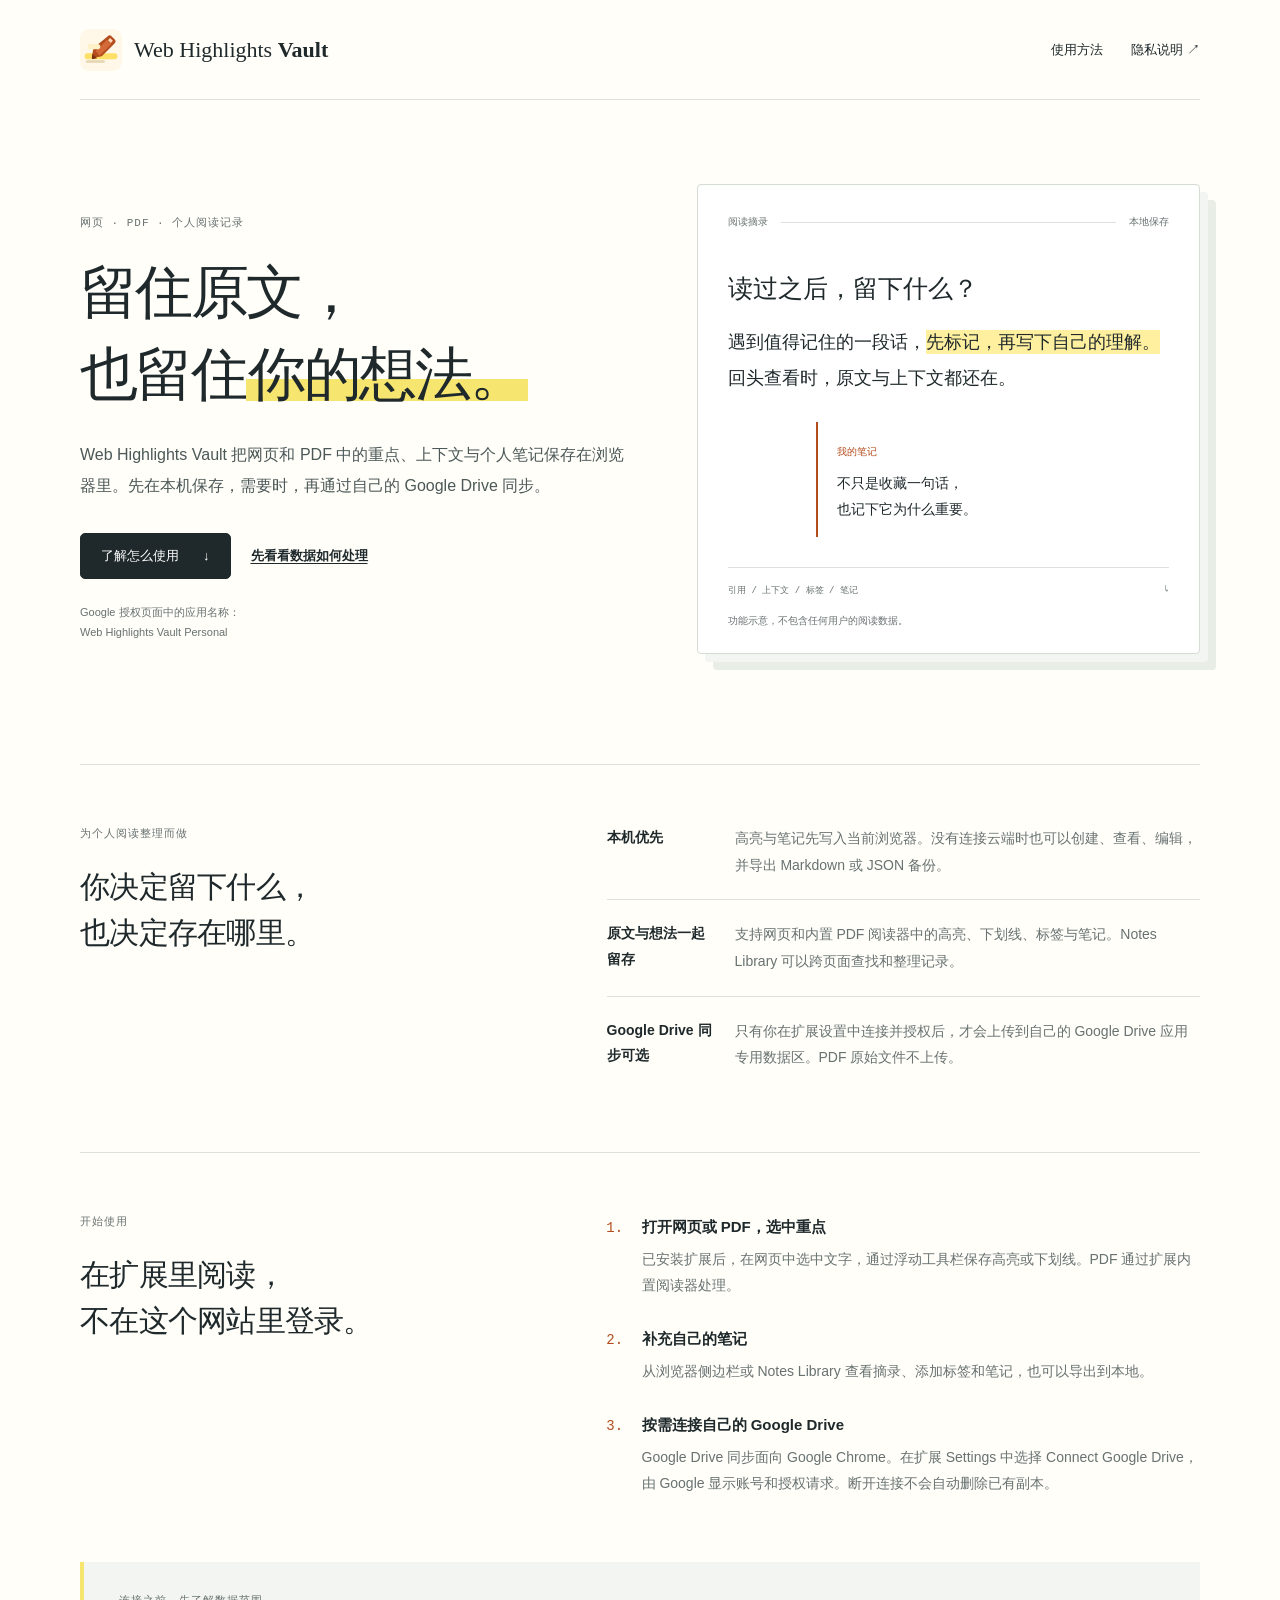
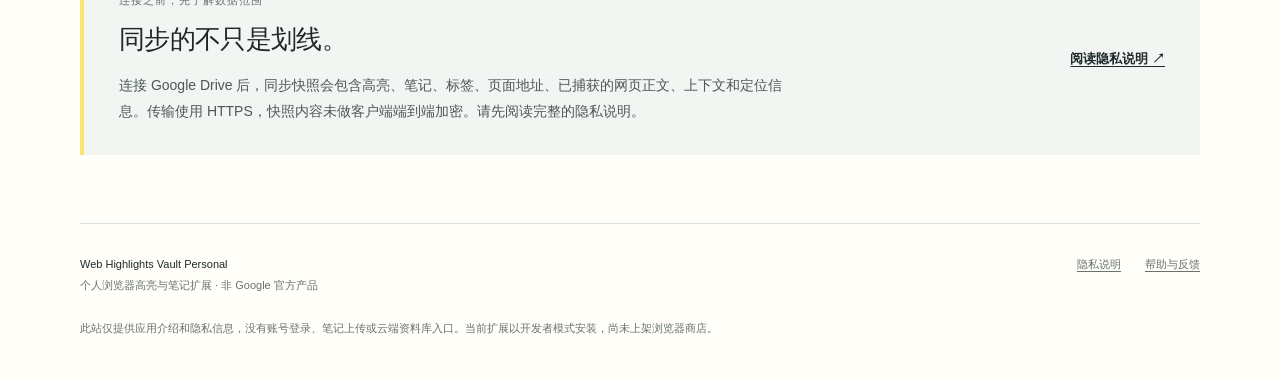
==== index.html @ 4556e76c "Publish application overview and privacy policy" ====
<!doctype html>
<html lang="zh-CN">
  <head>
    <meta charset="utf-8">
    <meta name="viewport" content="width=device-width, initial-scale=1">
    <meta name="description" content="Web Highlights Vault 是一个本地优先的浏览器高亮与笔记扩展。保存网页和 PDF 摘录，并可选择通过自己的 Google Drive 同步。">
    <meta name="referrer" content="no-referrer">
    <meta http-equiv="Content-Security-Policy" content="default-src 'none'; img-src 'self'; style-src 'self'; base-uri 'none'; form-action 'none'">
    <link rel="canonical" href="https://cheney-chenen.github.io/web-highlights-vault-info/">
    <link rel="icon" href="icon.svg" type="image/svg+xml">
    <link rel="stylesheet" href="styles.css">
    <title>Web Highlights Vault Personal — 网页高亮与个人笔记</title>
  </head>
  <body>
    <a class="skip-link" href="#content">跳至正文</a>
    <header class="site-header wrap">
      <a class="brand" href="index.html" aria-label="Web Highlights Vault 首页">
        <img src="icon.svg" alt="" width="42" height="42">
        <span>Web Highlights <strong>Vault</strong></span>
      </a>
      <nav aria-label="主导航">
        <a href="#usage">使用方法</a>
        <a href="privacy.html">隐私说明 <span aria-hidden="true">↗</span></a>
      </nav>
    </header>

    <main id="content">
      <section class="hero wrap" aria-labelledby="hero-title">
        <div class="hero-copy">
          <p class="eyebrow">网页 · PDF · 个人阅读记录</p>
          <h1 id="hero-title">留住原文，<br>也留住<span class="marker">你的想法。</span></h1>
          <p class="lead">Web Highlights Vault 把网页和 PDF 中的重点、上下文与个人笔记保存在浏览器里。先在本机保存，需要时，再通过自己的 Google Drive 同步。</p>
          <div class="hero-actions">
            <a class="button" href="#usage">了解怎么使用 <span aria-hidden="true">↓</span></a>
            <a class="text-link" href="privacy.html">先看看数据如何处理</a>
          </div>
          <p class="fine-print">Google 授权页面中的应用名称：<br><strong>Web Highlights Vault Personal</strong></p>
        </div>
        <figure class="reading-sheet" aria-labelledby="demo-caption">
          <div class="sheet-heading"><span>阅读摘录</span><span class="sheet-rule" aria-hidden="true"></span><span>本地保存</span></div>
          <p class="demo-title">读过之后，留下什么？</p>
          <p class="demo-paragraph">遇到值得记住的一段话，<mark>先标记，再写下自己的理解。</mark> 回头查看时，原文与上下文都还在。</p>
          <aside class="margin-note" aria-label="笔记示意">
            <span class="note-label">我的笔记</span>
            <p>不只是收藏一句话，<br>也记下它为什么重要。</p>
          </aside>
          <div class="sheet-bottom"><span>引用 / 上下文 / 标签 / 笔记</span><span aria-hidden="true">↳</span></div>
          <figcaption id="demo-caption">功能示意，不包含任何用户的阅读数据。</figcaption>
        </figure>
      </section>

      <section class="principles wrap" aria-labelledby="principles-title">
        <div class="section-intro">
          <p class="eyebrow">为个人阅读整理而做</p>
          <h2 id="principles-title">你决定留下什么，<br>也决定存在哪里。</h2>
        </div>
        <dl class="feature-list">
          <div><dt>本机优先</dt><dd>高亮与笔记先写入当前浏览器。没有连接云端时也可以创建、查看、编辑，并导出 Markdown 或 JSON 备份。</dd></div>
          <div><dt>原文与想法一起留存</dt><dd>支持网页和内置 PDF 阅读器中的高亮、下划线、标签与笔记。Notes Library 可以跨页面查找和整理记录。</dd></div>
          <div><dt>Google Drive 同步可选</dt><dd>只有你在扩展设置中连接并授权后，才会上传到自己的 Google Drive 应用专用数据区。PDF 原始文件不上传。</dd></div>
        </dl>
      </section>

      <section id="usage" class="usage wrap" aria-labelledby="usage-title">
        <div class="section-intro">
          <p class="eyebrow">开始使用</p>
          <h2 id="usage-title">在扩展里阅读，<br>不在这个网站里登录。</h2>
        </div>
        <ol class="steps">
          <li><h3>打开网页或 PDF，选中重点</h3><p>已安装扩展后，在网页中选中文字，通过浮动工具栏保存高亮或下划线。PDF 通过扩展内置阅读器处理。</p></li>
          <li><h3>补充自己的笔记</h3><p>从浏览器侧边栏或 Notes Library 查看摘录、添加标签和笔记，也可以导出到本地。</p></li>
          <li><h3>按需连接自己的 Google Drive</h3><p>Google Drive 同步面向 Google Chrome。在扩展 Settings 中选择 Connect Google Drive，由 Google 显示账号和授权请求。断开连接不会自动删除已有副本。</p></li>
        </ol>
      </section>

      <section class="data-note wrap" aria-labelledby="data-title">
        <div>
          <p class="eyebrow">连接之前，先了解数据范围</p>
          <h2 id="data-title">同步的不只是划线。</h2>
          <p>连接 Google Drive 后，同步快照会包含高亮、笔记、标签、页面地址、已捕获的网页正文、上下文和定位信息。传输使用 HTTPS，快照内容未做客户端端到端加密。请先阅读完整的隐私说明。</p>
        </div>
        <a class="text-link" href="privacy.html">阅读隐私说明 <span aria-hidden="true">↗</span></a>
      </section>
    </main>

    <footer class="site-footer wrap">
      <p><strong>Web Highlights Vault Personal</strong><br>个人浏览器高亮与笔记扩展 · 非 Google 官方产品</p>
      <div><a href="privacy.html">隐私说明</a><a href="https://github.com/cheney-chenen/web-highlights-vault-info/issues" rel="noreferrer">帮助与反馈</a></div>
      <p class="footer-note">此站仅提供应用介绍和隐私信息，没有账号登录、笔记上传或云端资料库入口。当前扩展以开发者模式安装，尚未上架浏览器商店。</p>
    </footer>
  </body>
</html>
---- styles.css ----
:root {
  color-scheme: light;
  --paper: #fffef9;
  --ink: #1f292b;
  --muted: #687271;
  --line: #dce1dc;
  --highlight: #f6e56f;
  --pen: #b44d1e;
  --quiet: #f2f5f1;
  --body: -apple-system, BlinkMacSystemFont, "Segoe UI", "PingFang SC", "Microsoft YaHei", sans-serif;
  --display: Georgia, "Times New Roman", "Songti SC", "STSong", serif;
  --utility: ui-monospace, "SFMono-Regular", Consolas, monospace;
}
* { box-sizing: border-box; }
html { scroll-behavior: smooth; scroll-padding-top: 28px; }
body { margin: 0; background: var(--paper); color: var(--ink); font: 16px/1.8 var(--body); -webkit-font-smoothing: antialiased; }
a { color: inherit; text-underline-offset: .24em; }
a:hover { color: var(--pen); }
a:focus-visible, summary:focus-visible { outline: 3px solid var(--pen); outline-offset: 5px; border-radius: 2px; }
img { max-width: 100%; display: block; }
p, h1, h2, h3, figure, dl, dd { margin: 0; }
.wrap { width: min(1120px, calc(100% - 80px)); margin-inline: auto; }
.skip-link { position: absolute; z-index: 10; left: 20px; top: -80px; padding: 10px 18px; background: var(--ink); color: white; }
.skip-link:focus { top: 12px; }
.site-header { min-height: 100px; display: flex; align-items: center; justify-content: space-between; gap: 24px; border-bottom: 1px solid var(--line); }
.brand { display: inline-flex; align-items: center; gap: 12px; text-decoration: none; font: 22px/1.15 var(--display); }
.brand strong { font-weight: 700; }
.site-header nav { display: flex; gap: 28px; font-size: 13px; white-space: nowrap; }
.site-header nav a { text-decoration: none; }
.site-header nav a[aria-current] { text-decoration: underline; }
.hero { display: grid; grid-template-columns: 1.1fr 1fr; align-items: center; gap: 64px; padding-block: 84px 92px; }
.hero > *, .principles > *, .usage > * { min-width: 0; }
.eyebrow { margin-bottom: 20px; font: 11px/1.7 var(--utility); letter-spacing: .09em; color: var(--muted); }
h1 { font: 500 clamp(36px, 4.7vw, 58px)/1.4 var(--display); letter-spacing: -.045em; }
.marker { background: linear-gradient(transparent 57%, var(--highlight) 57%, var(--highlight) 91%, transparent 91%); padding-inline: .04em; }
.lead { margin-top: 24px; max-width: 38em; color: #4c5858; font-size: 16px; line-height: 1.95; }
.hero-actions { display: flex; align-items: center; flex-wrap: wrap; gap: 20px; margin-top: 32px; }
.button { display: inline-flex; gap: 24px; justify-content: space-between; align-items: center; min-height: 46px; padding: 10px 20px; border: 1px solid var(--ink); border-radius: 5px; background: var(--ink); color: white; font-size: 13px; text-decoration: none; }
.button:hover { background: var(--pen); color: white; border-color: var(--pen); }
.text-link { width: fit-content; font-size: 13px; font-weight: 600; }
.fine-print { margin-top: 24px; color: var(--muted); font-size: 11px; line-height: 1.8; }
.fine-print strong { font-weight: 500; }
.reading-sheet { position: relative; margin-bottom: 18px; padding: 29px 30px 23px; border: 1px solid #d5dcd4; border-radius: 4px; background: #fff; box-shadow: 8px 8px 0 var(--quiet), 16px 16px 0 #e8ede5; }
.sheet-heading, .sheet-bottom { display: flex; align-items: center; justify-content: space-between; gap: 13px; color: var(--muted); font: 10px/1.7 var(--utility); }
.sheet-rule { flex: 1; height: 1px; background: var(--line); }
.demo-title { margin-top: 40px; margin-bottom: 18px; font: 500 25px/1.4 var(--display); }
.demo-paragraph { font: 18px/2 var(--display); }
.demo-paragraph mark { background: #fff0a0; color: inherit; padding-block: 2px; box-decoration-break: clone; -webkit-box-decoration-break: clone; }
.margin-note { margin-top: 26px; margin-left: 20%; padding: 14px 0 14px 19px; border-left: 2px solid var(--pen); }
.note-label { color: var(--pen); font-size: 10px; }
.margin-note p { margin-top: 5px; font-size: 14px; line-height: 1.9; }
.sheet-bottom { margin-top: 30px; border-top: 1px solid var(--line); padding-top: 16px; font-size: 9px; }
figcaption { margin-top: 13px; color: var(--muted); font-size: 10px; }
h2 { font: 500 30px/1.55 var(--display); letter-spacing: -.025em; }
.principles, .usage { display: grid; grid-template-columns: 1fr 1.3fr; gap: 70px; border-top: 1px solid var(--line); padding-block: 60px; }
.feature-list > div { display: grid; grid-template-columns: 110px 1fr; gap: 18px; padding-block: 21px; border-top: 1px solid var(--line); }
.feature-list > div:first-child { padding-top: 0; border-top: 0; }
.feature-list dt { font-size: 14px; font-weight: 600; }
.feature-list dd { color: var(--muted); font-size: 14px; line-height: 1.9; }
.steps { margin: 0; padding-left: 25px; }
.steps li { padding-left: 10px; margin-bottom: 26px; }
.steps li:last-child { margin-bottom: 0; }
.steps li::marker { color: var(--pen); font: 14px var(--utility); }
.steps h3 { font-size: 15px; font-weight: 600; }
.steps p { margin-top: 6px; color: var(--muted); font-size: 14px; line-height: 1.9; }
.data-note { display: flex; align-items: center; gap: 60px; justify-content: space-between; margin-block: 5px 68px; padding: 30px 35px; border-left: 4px solid var(--highlight); background: var(--quiet); }
.data-note .eyebrow { margin-bottom: 9px; }
.data-note h2 { font-size: 26px; }
.data-note p:not(.eyebrow) { max-width: 680px; margin-top: 12px; color: #4c5858; font-size: 14px; line-height: 1.9; }
.data-note > a { flex-shrink: 0; }
.site-footer { display: grid; grid-template-columns: 1fr auto; gap: 22px; padding-block: 30px 40px; border-top: 1px solid var(--line); color: var(--muted); font-size: 11px; line-height: 1.9; }
.site-footer strong { font-weight: 500; color: var(--ink); }
.site-footer > div { display: flex; align-items: start; gap: 24px; }
.footer-note { grid-column: 1 / -1; max-width: 800px; }
.policy { max-width: 840px; padding-block: 65px 75px; }
.policy h1 { font-size: 48px; }
.policy-subtitle { margin-top: 4px; color: var(--muted); font: 18px var(--display); }
.policy-date { margin-top: 24px; color: var(--muted); font: 11px/1.8 var(--utility); }
.policy-toc { display: flex; flex-wrap: wrap; gap: 10px 25px; margin-top: 35px; padding-block: 20px; border-block: 1px solid var(--line); font-size: 12px; }
.policy-body section { padding-top: 36px; }
.policy-body h2 { margin-bottom: 14px; font-size: 25px; }
.policy-body p, .policy-body li { font-size: 14px; line-height: 2; color: #465252; }
.policy-body p + p { margin-top: 14px; }
.policy-body ul { padding-left: 22px; margin: 0 0 18px; }
.policy-body li + li { margin-top: 10px; }
.policy-body strong { font-weight: 600; color: var(--ink); }
.scope-code { display: block; padding: 14px 18px; margin-block: 16px; overflow-wrap: anywhere; border-left: 3px solid var(--highlight); background: var(--quiet); font: 12px/1.8 var(--utility); }
.english-summary { margin-top: 38px; padding: 25px !important; border: 1px solid var(--line); border-radius: 4px; background: var(--quiet); }
@media (max-width: 900px) {
  .wrap { width: calc(100% - 48px); }
  .hero { gap: 30px; padding-block: 60px; }
  h1 { font-size: 42px; }
  .reading-sheet { padding: 24px; }
  .principles, .usage { gap: 35px; grid-template-columns: .9fr 1.3fr; }
  .feature-list > div { grid-template-columns: 1fr; gap: 7px; }
  .data-note { gap: 25px; }
}
@media (max-width: 680px) {
  .wrap { width: calc(100% - 40px); }
  .site-header { min-height: 80px; gap: 15px; }
  .brand { gap: 8px; font-size: 17px; }
  .brand img { width: 34px; height: 34px; }
  .site-header nav { gap: 17px; font-size: 11px; }
  .site-header nav a:first-child { display: none; }
  .hero { grid-template-columns: 1fr; padding-block: 45px 57px; gap: 43px; }
  h1 { font-size: 42px; }
  .lead { font-size: 15px; margin-top: 20px; }
  .hero-actions { gap: 18px; margin-top: 25px; }
  .fine-print { margin-top: 21px; }
  .reading-sheet { margin-right: 16px; padding: 24px; }
  .demo-title { margin-top: 26px; font-size: 24px; }
  .demo-paragraph { font-size: 17px; }
  .margin-note { margin-left: 12%; }
  .principles, .usage { grid-template-columns: 1fr; gap: 30px; padding-block: 43px; }
  h2 { font-size: 29px; }
  .feature-list > div { grid-template-columns: 1fr; gap: 6px; padding-block: 20px; }
  .data-note { display: grid; padding: 25px 22px; gap: 22px; margin-bottom: 42px; }
  .site-footer { grid-template-columns: 1fr; padding-block: 26px; gap: 17px; }
  .site-footer > div { gap: 24px; }
  .policy { padding-block: 42px 50px; }
  .policy h1 { font-size: 39px; }
  .policy-toc { gap: 10px 20px; margin-top: 25px; }
  .policy-body section { padding-top: 30px; }
  .policy-body h2 { font-size: 24px; }
  .english-summary { padding: 20px !important; }
}
@media (prefers-reduced-motion: reduce) { html { scroll-behavior: auto; } }
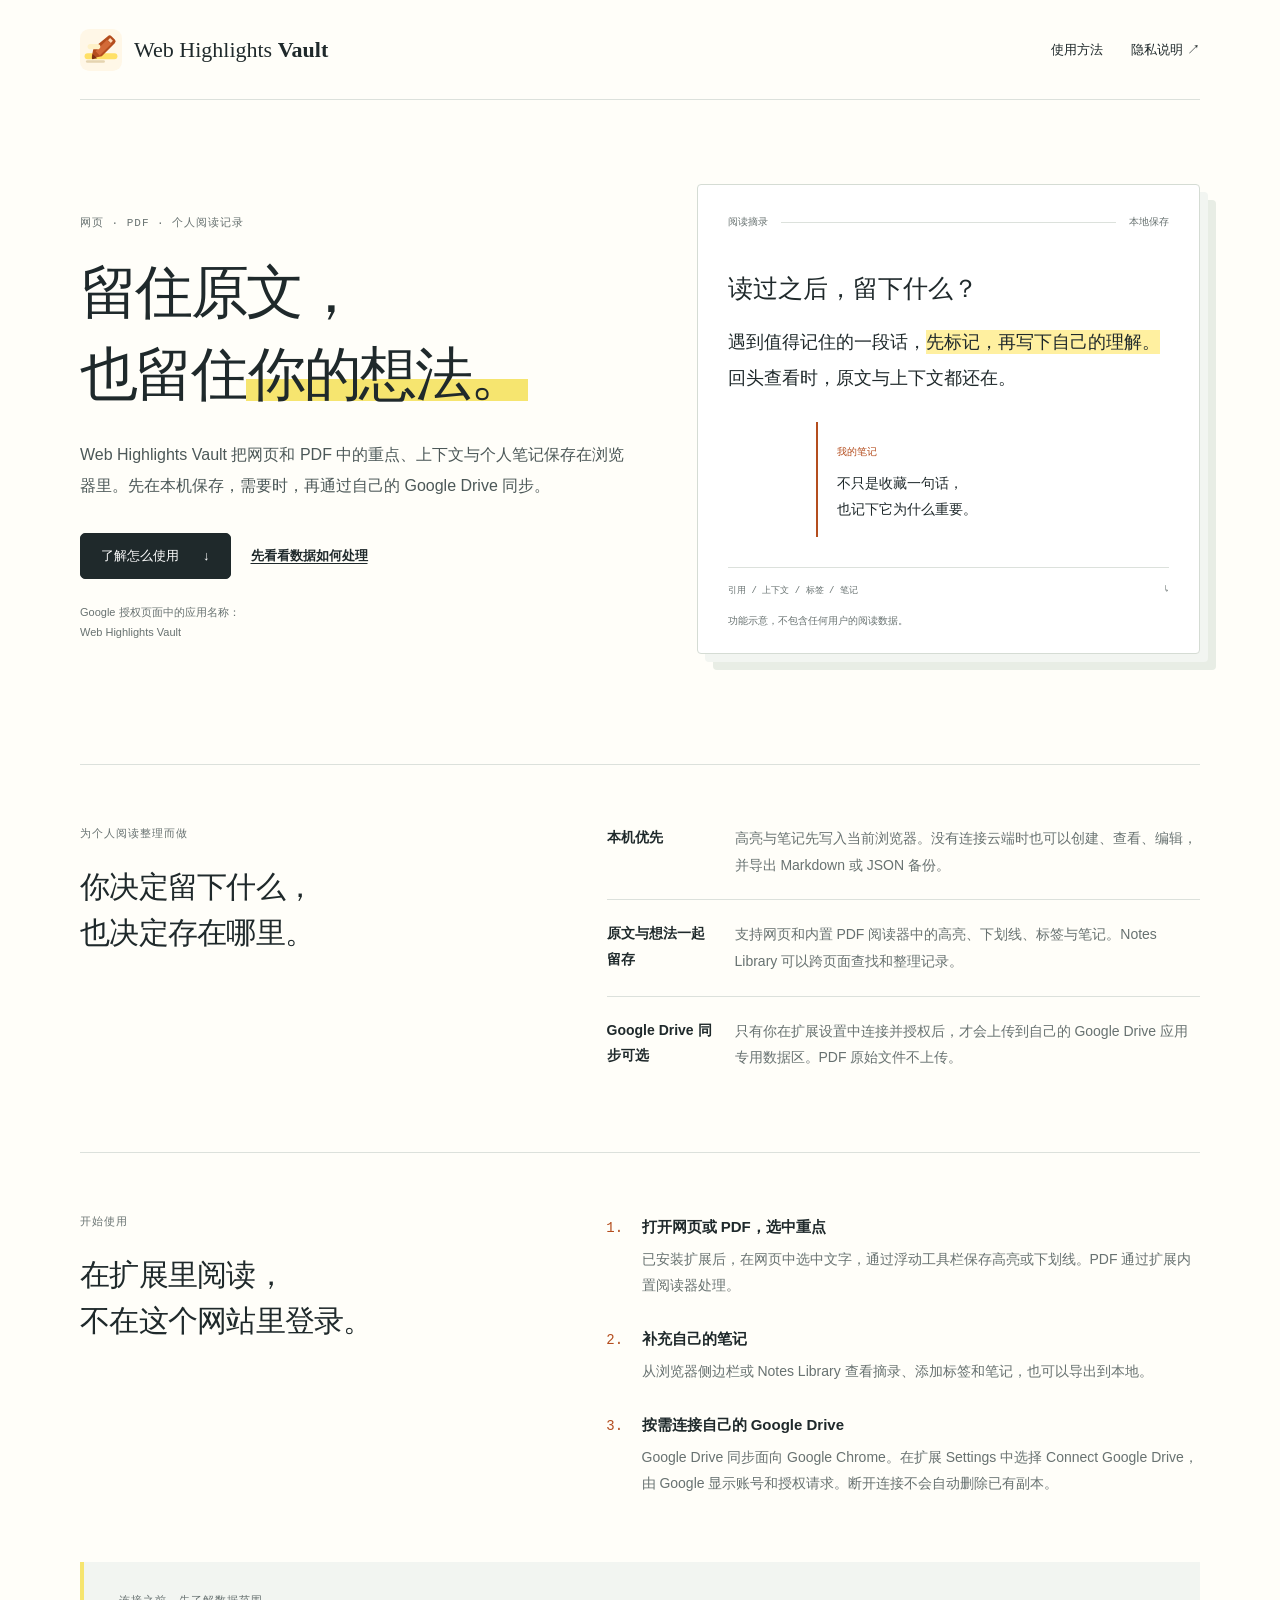
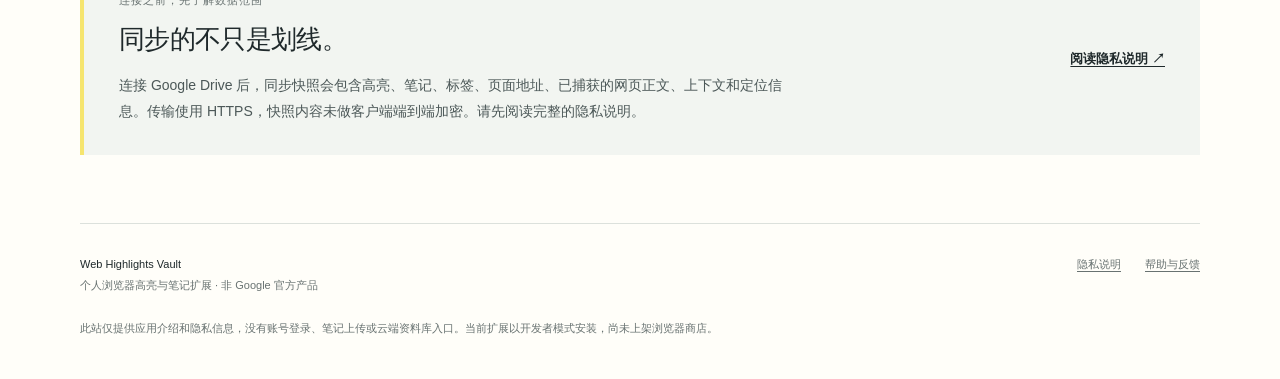
==== commit 7e6c172c: "Publish application overview and privacy policy" ====
--- a/index.html
+++ b/index.html
@@ -9,7 +9,7 @@
     <link rel="canonical" href="https://cheney-chenen.github.io/web-highlights-vault-info/">
     <link rel="icon" href="icon.svg" type="image/svg+xml">
     <link rel="stylesheet" href="styles.css">
-    <title>Web Highlights Vault Personal — 网页高亮与个人笔记</title>
+    <title>Web Highlights Vault — 网页高亮与个人笔记</title>
   </head>
   <body>
     <a class="skip-link" href="#content">跳至正文</a>
@@ -34,7 +34,7 @@
             <a class="button" href="#usage">了解怎么使用 <span aria-hidden="true">↓</span></a>
             <a class="text-link" href="privacy.html">先看看数据如何处理</a>
           </div>
-          <p class="fine-print">Google 授权页面中的应用名称：<br><strong>Web Highlights Vault Personal</strong></p>
+          <p class="fine-print">Google 授权页面中的应用名称：<br><strong>Web Highlights Vault</strong></p>
         </div>
         <figure class="reading-sheet" aria-labelledby="demo-caption">
           <div class="sheet-heading"><span>阅读摘录</span><span class="sheet-rule" aria-hidden="true"></span><span>本地保存</span></div>
@@ -84,7 +84,7 @@
     </main>
 
     <footer class="site-footer wrap">
-      <p><strong>Web Highlights Vault Personal</strong><br>个人浏览器高亮与笔记扩展 · 非 Google 官方产品</p>
+      <p><strong>Web Highlights Vault</strong><br>个人浏览器高亮与笔记扩展 · 非 Google 官方产品</p>
       <div><a href="privacy.html">隐私说明</a><a href="https://github.com/cheney-chenen/web-highlights-vault-info/issues" rel="noreferrer">帮助与反馈</a></div>
       <p class="footer-note">此站仅提供应用介绍和隐私信息，没有账号登录、笔记上传或云端资料库入口。当前扩展以开发者模式安装，尚未上架浏览器商店。</p>
     </footer>
